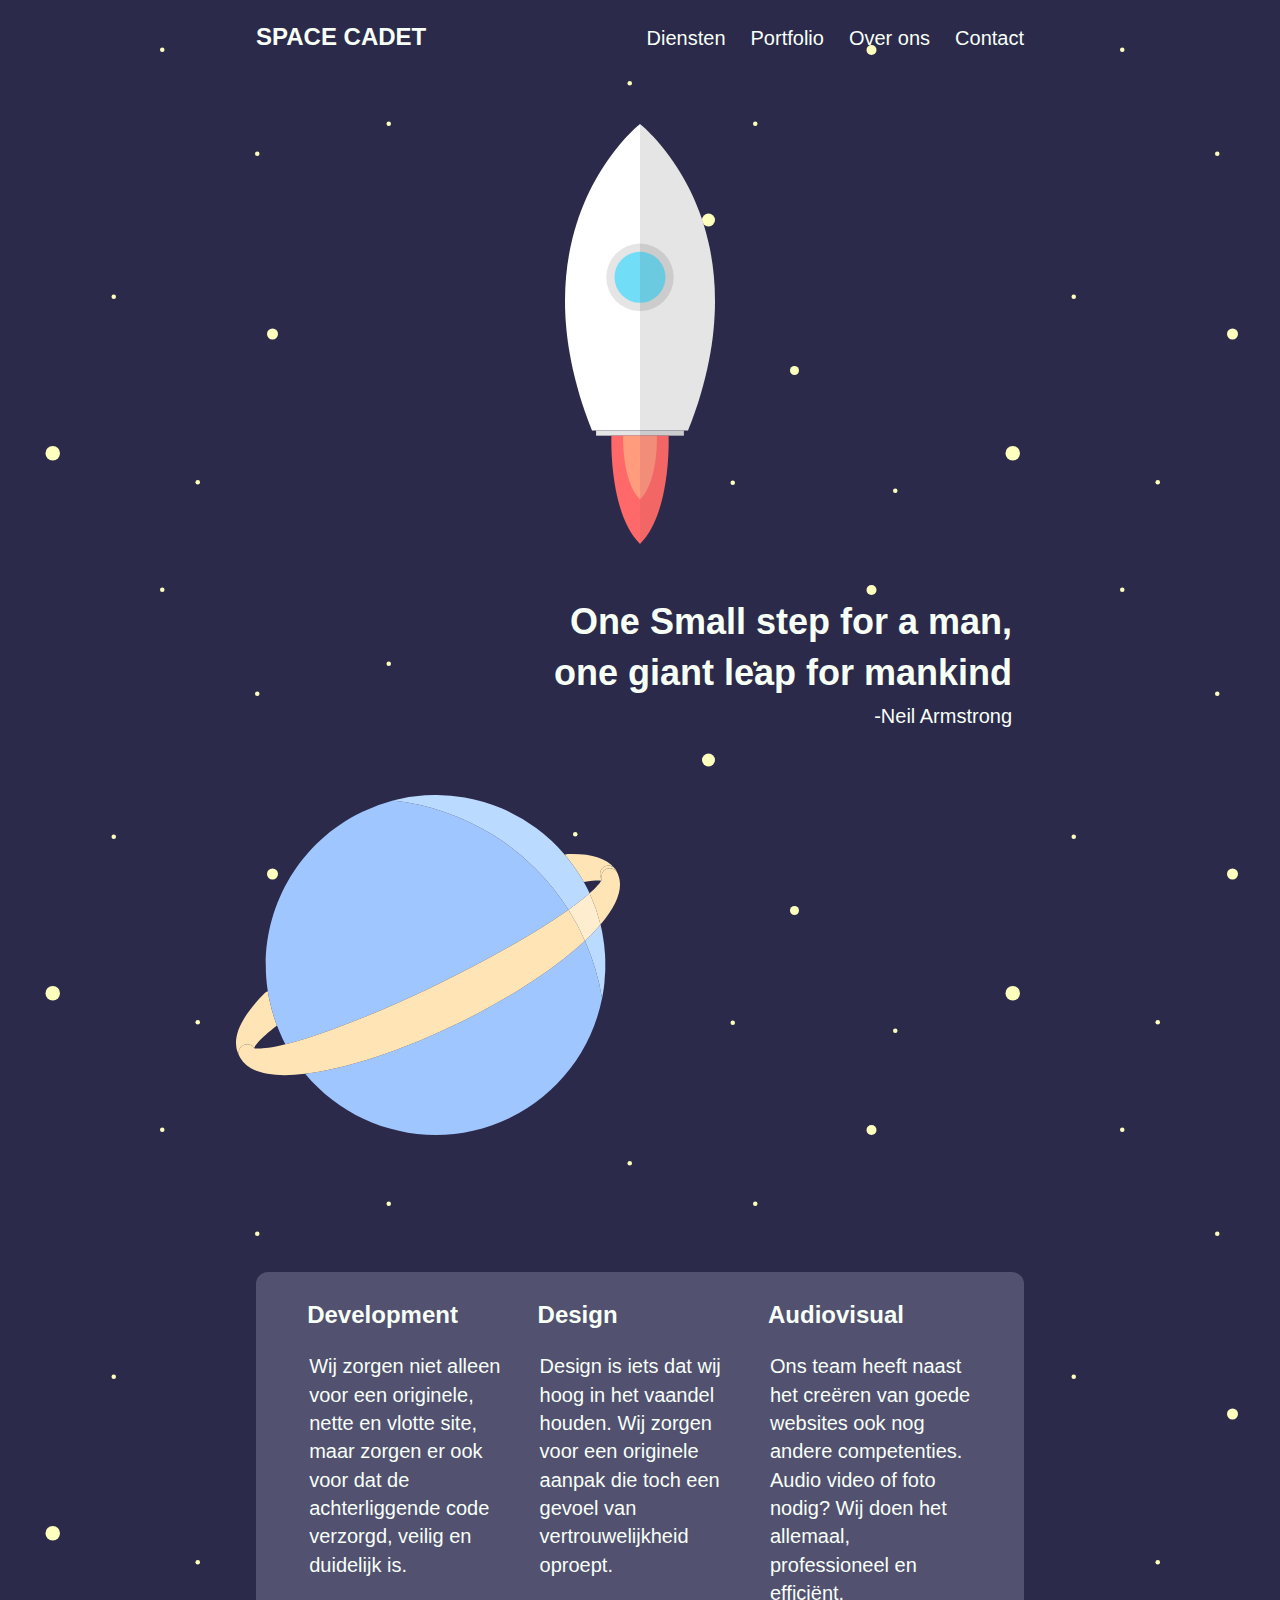
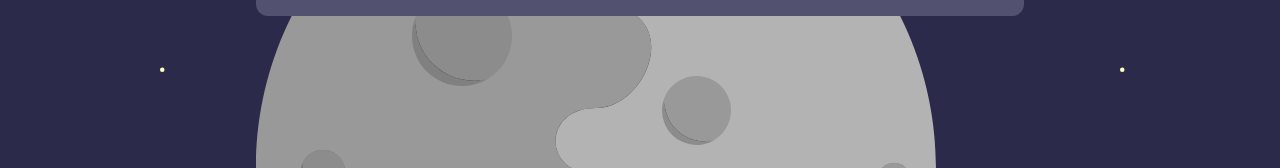
==== index.html @ a00d3e0d "fix" ====
<!DOCTYPE html SYSTEM "about:legacy-compat">
<html dir="ltr" lang="nl-be" class="no-js" prefix="og: http://ogp.me/ns#">
<head>
  <!-- Character encoding -->
  <meta charset="UTF-8">
  <!-- Latest version of rendering engine -->
  <meta http-equiv="X-UA-Compatible" content="IE=edge,chrome=1">
  <!-- Mobile Viewport -->
  <meta name="viewport" content="width=device-width, initial-scale=1, maximum-scale=1">
  <!-- Most important SEO tag -->
  <title>Space Cadet | Home</title>
  <!-- Other SEO friendly tags -->
  <meta name="description" content="Lees hier alles over nieuwe media, html5 en andere ontwikkelingen in webdevelopment en mobile development. De docenten NMD willen graag hun kennis delen met jou!">
  <meta name="keywords" content="HTML5, JavaScript, jQuery, CSS3">
  <meta name="author" content="Arteveldehogeschool - Bachelor in de grafische en digitale media | MMP">
  <meta name="copyright" content="Copyright 2010-17 Arteveldehogeschool. All Rights Reserved.">
  <!-- OpenGraph -->
  <meta property="og:type" content="website">
  <meta property="og:title" content=">HTML5 | Webdesign II | GDM">
  <meta property="og:description" content="Lees hier alles over nieuwe media, html5 en andere ontwikkelingen in webdevelopment en mobile development. De docenten NMD willen graag hun kennis delen met jou!">
  <meta property="og:url" content="http://www.gdm.gent/">
  <meta property="og:site_name" content="GDM.GENT">
  <meta property="og:image" content="assets/images/ahs.png">
  <meta property="og:image:width" content="129">
  <meta property="og:image:height" content="129">
  <!-- humans.txt -->
  <link rel="author" type="text/plain" href="/humans.txt">
  <!-- DNS prefech for CDN -->
  <link rel="dns-prefetch" href="//cdnjs.cloudflare.com">
  <link rel="dns-prefetch" href="//code.jquery.com">
  <link rel="dns-prefetch" href="//maxcdn.bootstrapcdn.com">
  <!-- Icons -->
  <!-- http://realfavicongenerator.net/ -->
  <link rel="apple-touch-icon" sizes="180x180" href="assets/icons/apple-touch-icon.png">
  <link rel="icon" type="image/png" href="assets/icons/favicon-32x32.png" sizes="32x32">
  <link rel="icon" type="image/png" href="assets/icons/favicon-16x16.png" sizes="16x16">
  <link rel="manifest" href="assets/icons/manifest.json">
  <link rel="mask-icon" href="assets/icons/safari-pinned-tab.svg" color="#ee9900">
  <link rel="shortcut icon" href="assets/icons/favicon.ico">
  <meta name="apple-mobile-web-app-title" content="GDM">
  <meta name="application-name" content="GDM">
  <meta name="msapplication-config" content="assets/icons/browserconfig.xml">
  <meta name="theme-color" content="#ffffff">
  <!-- Stylesheets: Vendors -->
  <link rel="stylesheet" media="all" href="vendor/normalize/normalize.css">
  <link href="https://fonts.googleapis.com/icon?family=Material+Icons"
  rel="stylesheet">
  <!-- Stylesheets: App -->
  <link rel="stylesheet" media="all" href="css/main.css">
  <!-- Modernizr: feature detection -->
  <script src="vendor/modernizr/modernizr.min.js"></script>
</head>
</head>
<body>

  <header>
    <h2>SPACE CADET</h2>
    <nav class="main-nav">
      <a href="#">Diensten</a>
      <a href="#">Portfolio</a>
      <a href="#">Over ons</a>
      <a href="#">Contact</a>
    </nav>
  </header>

  <main>
    <img class="rocket" src="assets/svg/Rocket.svg" alt="rocket">

    <div class="quote">
      <h1>One Small step for a man,<br>
        one giant leap for mankind</h1>
        <p>-Neil Armstrong</p>
      </div>
      <!--  <img class="planet" src="assets/svg/Planet.svg" alt="Planet"> -->

      <img class="planet" src="assets/svg/Planet.svg" alt="planet">



      <div class="column-container">

        <div class="column-3">
          <h2>Development</h2>
          <p>
            Wij zorgen niet alleen voor een originele, nette en vlotte site,
            maar zorgen er ook voor dat de achterliggende code verzorgd, veilig
            en duidelijk is. </p>

          </div>

          <div class="column-3">
            <h2>Design</h2>
            <p>Design is iets dat wij hoog in het vaandel houden.
              Wij zorgen voor een originele aanpak
              die toch een gevoel van vertrouwelijkheid oproept.</p>
            </div>

            <div class="column-3">
              <h2>Audiovisual</h2>
              <p>Ons team heeft naast het creëren van goede websites ook nog andere competenties.
                Audio video  of foto nodig? Wij doen het allemaal, professioneel en efficiënt.</p>
              </div>
            </div>

          </main>

          <footer>
            <img class="moon" src="assets/svg/moonhalf.svg" alt="moon">
          </footer>
          <!-- Scripts: Vendors -->
          <!-- For example: jQuery, lodash, handlebars, ... -->
          <!-- Scripts: App -->
          <!--  <script src="js/main.js"></script> -->
        </body>
        </html>
---- css/main.css ----
header {
  margin-top: 1.1vh;
  display: flex;
  justify-content: space-between;
  align-items: baseline; }

.main-nav {
  display: flex;
  justify-content: flex-end; }

.main-nav > a {
  margin-left: 25px; }

body, input, button, textarea {
  font-family: 'Quicksand', sans-serif;
  font-size: 20px;
  font-weight: 400;
  line-height: 1.42;
  color: #F7FFF7; }

h1 {
  font-family: 'Quicksand', sans-serif;
  font-size: 36px;
  font-weight: 700;
  line-height: 1.42; }

h2, h3, h4, h5, h6 {
  font-family: 'Quicksand', sans-serif;
  font-size: 24px;
  font-weight: 700;
  line-height: 1.42; }

a {
  text-decoration: none;
  color: #F7FFF7;
  transition: 0.5s;
  line-height: 1.42; }

a:hover {
  color: #5DFDCB; }

@media only screen and (max-width: 768px) {
  h1 {
    font-size: 24px; }

  h2, h3, h4, h5, h6, a {
    font-size: 18px; }

  body, input, textarea {
    font-size: 14px; } }
.column-container {
  display: flex;
  justify-content: flex-start;
  flex-wrap: wrap;
  position: relative;
  top: 200px;
  background: #525170;
  border-radius: 12px;
  padding: 0 5%;
  margin: 12px auto; }

.column-, .column-1, .column-2, .column-3, .column-4 {
  display: block;
  float: left;
  overflow: hidden;
  padding: 0.5vw 1vw 0.5vw 1vw; }
  .column-1 {
    width: 100%; }
  .column-2 {
    width: 50%; }
  .column-3 {
    width: 33.333334%; }
  .column-4 {
    width: 25%; }
  .column- > p, .column-1 > p, .column-2 > p, .column-3 > p, .column-4 > p, .column- h2, .column-1 h2, .column-2 h2, .column-3 h2, .column-4 h2 {
    text-align: left; }

button:focus {
  outline: 0; }

.btn {
  display: block;
  width: 200px;
  height: 75px;
  margin: 12px 12px 12px 12px;
  background: none;
  border: 2px solid #5DFDCB;
  border-radius: 75px;
  cursor: pointer;
  font-size: 24px;
  color: #F7FFF7;
  transition: 0.5s; }

.btn:hover {
  background: #5DFDCB;
  font-weight: bold; }

.btn:active {
  animation-name: button-hover;
  animation-duration: 0.5s;
  animation-timing-function: ease; }

@keyframes button-hover {
  50% {
    transform: scale(0.9); } }
.material-icons {
  font-size: 48px;
  margin: 12px;
  color: #F7FFF7; }

form > input, input:focus, textarea, textarea:focus {
  border: none;
  border-style: none;
  border-radius: 10px;
  width: 200px;
  height: 50px;
  background: #525170;
  padding: 12px;
  margin: 24px; }

textarea, textarea:focus {
  resize: none;
  width: 448px;
  height: 448px; }

.rocket {
  display: block;
  margin: 50px auto;
  max-width: 150px;
  animation-name: rocket-lives;
  animation-duration: 4s;
  animation-timing-function: ease-out;
  animation-iteration-count: infinite; }

@keyframes rocket-lives {
  0%,
	100% {
    transform: translate(0, 0) scale(1); }
  50% {
    transform: translate(0, 20px) scale(1); } }
.planet {
  float: left;
  width: 30vw;
  min-width: 300px;
  position: relative;
  left: -20px;
  top: 7vh;
  margin-right: 70vw; }

.moon {
  margin-bottom: -24px;
  width: 680px; }

* {
  box-sizing: border-box; }

html, body {
  margin: 0;
  padding: 0; }

body {
  width: 100vw;
  height: 100vh;
  overflow-x: hidden;
  background-image: url("../assets/images/background.svg");
  background-size: 960px 540px; }

main, header, footer {
  width: 60vw;
  margin: 0 auto; }

.clear {
  clear: both; }

.quote {
  display: flex;
  flex-direction: column;
  justify-content: flex-start;
  margin-right: 10px; }

.quote h1, p {
  text-align: right;
  margin: 2px; }

@media only screen and (max-width: 768px) {
  .column-container {
    flex-direction: column; }

  .column-3 {
    width: 100%; }

  .planet {
    top: 100px;
    left: -100px; } }
@media only screen and (max-width: 425px) {
  main, header, footer {
    width: 100vw; }

  .column-container {
    width: 100vw; }

  .column-3 {
    width: 100%;
    margin-top: 5%; } }

/*# sourceMappingURL=main.css.map */
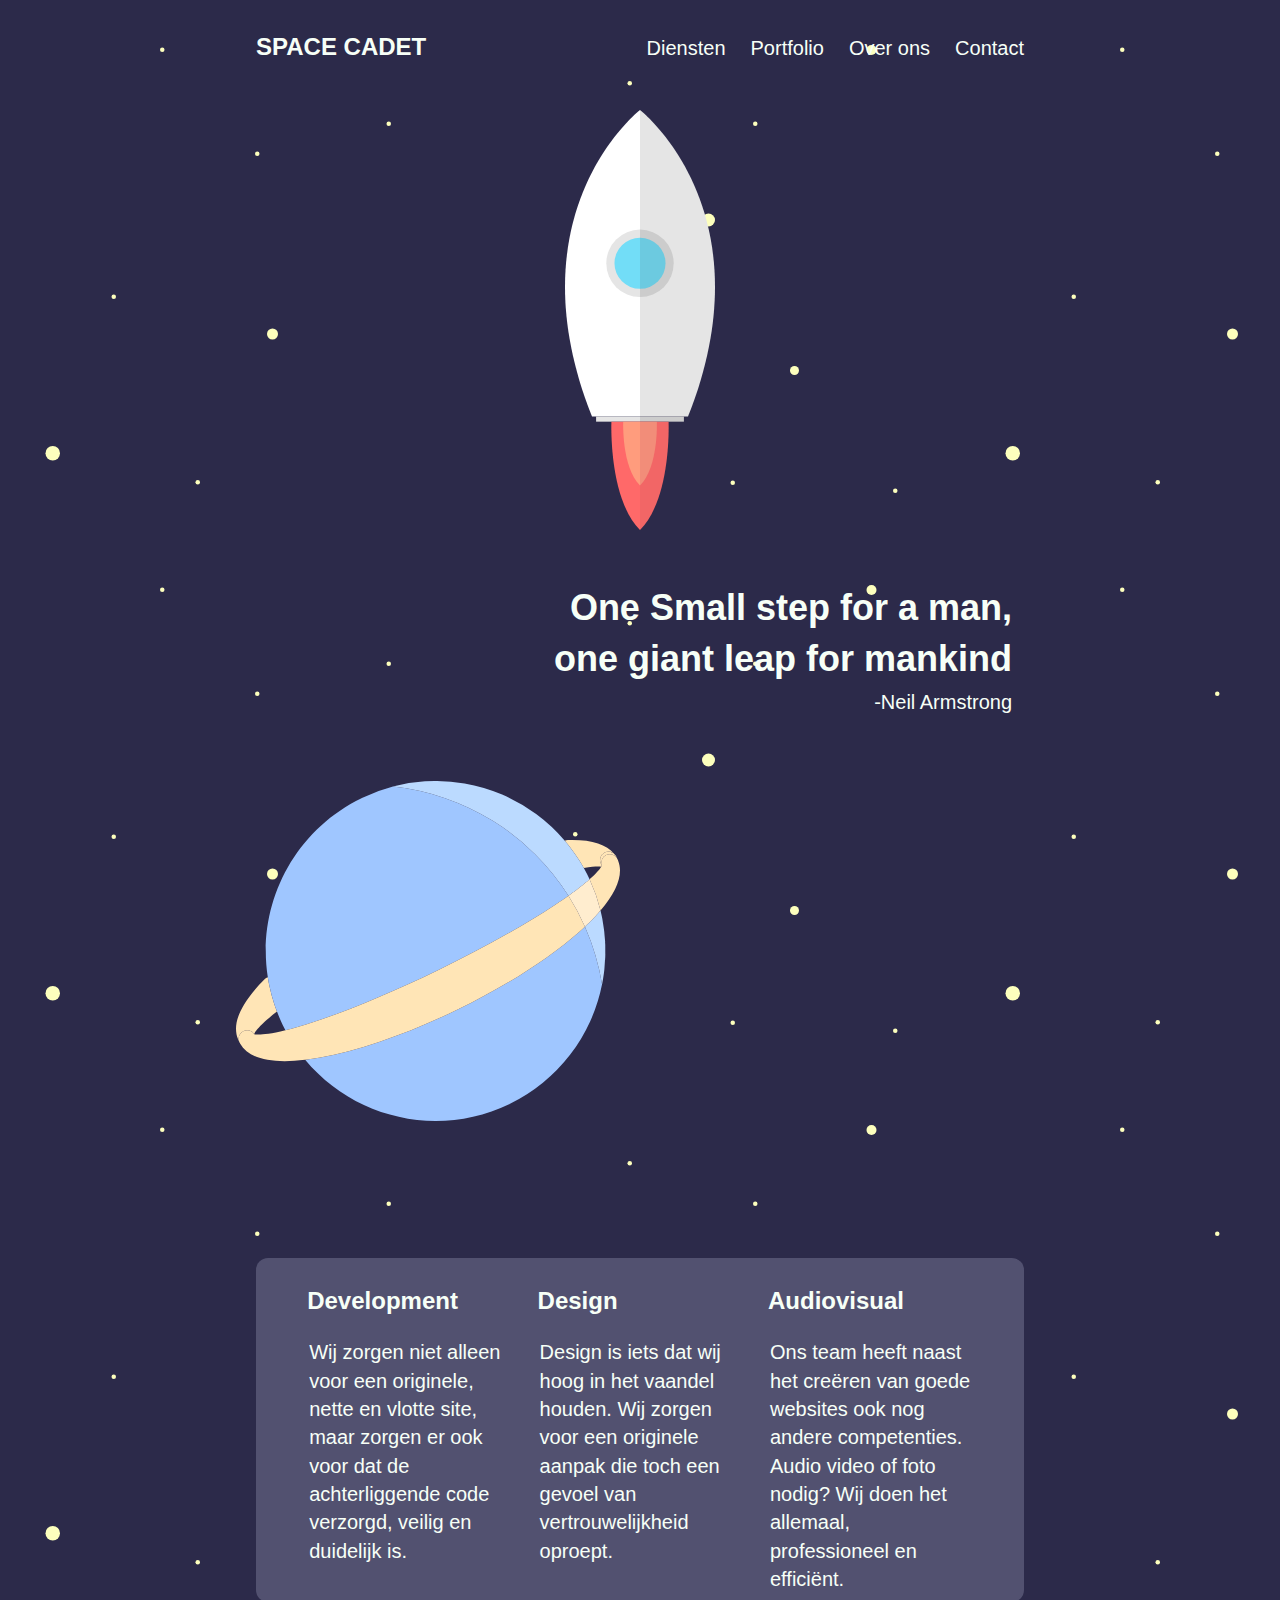
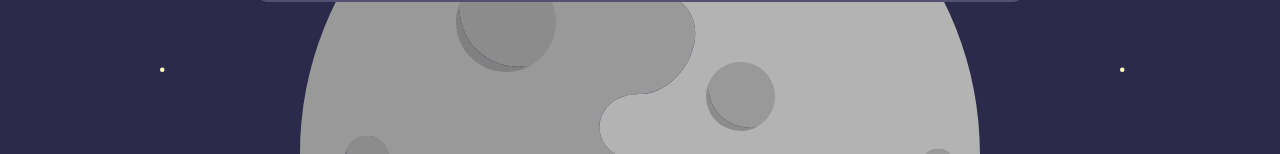
==== commit 7dca0f7a: "attempt at responsive navigation" ====
--- a/index.html
+++ b/index.html
@@ -56,6 +56,7 @@
   <header>
     <h2>SPACE CADET</h2>
     <nav class="main-nav">
+      <i id="hamburger" class="material-icons">menu</i>
       <a href="#">Diensten</a>
       <a href="#">Portfolio</a>
       <a href="#">Over ons</a>
--- a/css/main.css
+++ b/css/main.css
@@ -1,16 +1,54 @@
+* {
+  box-sizing: border-box; }
+
+html {
+  margin: 0;
+  padding: 0; }
+
+body {
+  width: 100vw;
+  height: 100vh;
+  overflow-x: hidden;
+  background-image: url("../assets/images/background.svg");
+  background-size: 960px 540px; }
+
+main, header, footer {
+  width: 60vw;
+  margin: 0 auto; }
+
+footer {
+  display: flex;
+  justify-content: center; }
+
+.clear {
+  clear: both; }
+
 header {
   margin-top: 1.1vh;
   display: flex;
   justify-content: space-between;
-  align-items: baseline; }
+  align-items: baseline;
+  height: 50px; }
 
 .main-nav {
   display: flex;
   justify-content: flex-end; }
 
-.main-nav > a {
+.main-nav > a, i {
   margin-left: 25px; }
 
+#hamburger {
+  display: none;
+  margin: 0;
+  position: relative;
+  top: 8px; }
+
+@media only screen and (max-width: 768px) {
+  .main-nav > a {
+    display: none; }
+
+  #hamburger {
+    display: block; } }
 body, input, button, textarea {
   font-family: 'Quicksand', sans-serif;
   font-size: 20px;
@@ -59,7 +97,7 @@
   padding: 0 5%;
   margin: 12px auto; }
 
-.column-, .column-1, .column-2, .column-3, .column-4 {
+.column-, .column-1, .column-2, .column-3, .column-4, .column-5, .column-6, .column-7, .column-8 {
   display: block;
   float: left;
   overflow: hidden;
@@ -72,7 +110,15 @@
     width: 33.333334%; }
   .column-4 {
     width: 25%; }
-  .column- > p, .column-1 > p, .column-2 > p, .column-3 > p, .column-4 > p, .column- h2, .column-1 h2, .column-2 h2, .column-3 h2, .column-4 h2 {
+  .column-5 {
+    width: 20%; }
+  .column-6 {
+    width: 16.666667%; }
+  .column-7 {
+    width: 14.2857143%; }
+  .column-8 {
+    width: 12.5%; }
+  .column- > p, .column-1 > p, .column-2 > p, .column-3 > p, .column-4 > p, .column-5 > p, .column-6 > p, .column-7 > p, .column-8 > p, .column- h2, .column-1 h2, .column-2 h2, .column-3 h2, .column-4 h2, .column-5 h2, .column-6 h2, .column-7 h2, .column-8 h2 {
     text-align: left; }
 
 button:focus {
@@ -104,7 +150,7 @@
   50% {
     transform: scale(0.9); } }
 .material-icons {
-  font-size: 48px;
+  font-size: 36px;
   margin: 12px;
   color: #F7FFF7; }
 
@@ -151,27 +197,6 @@
   margin-bottom: -24px;
   width: 680px; }
 
-* {
-  box-sizing: border-box; }
-
-html, body {
-  margin: 0;
-  padding: 0; }
-
-body {
-  width: 100vw;
-  height: 100vh;
-  overflow-x: hidden;
-  background-image: url("../assets/images/background.svg");
-  background-size: 960px 540px; }
-
-main, header, footer {
-  width: 60vw;
-  margin: 0 auto; }
-
-.clear {
-  clear: both; }
-
 .quote {
   display: flex;
   flex-direction: column;
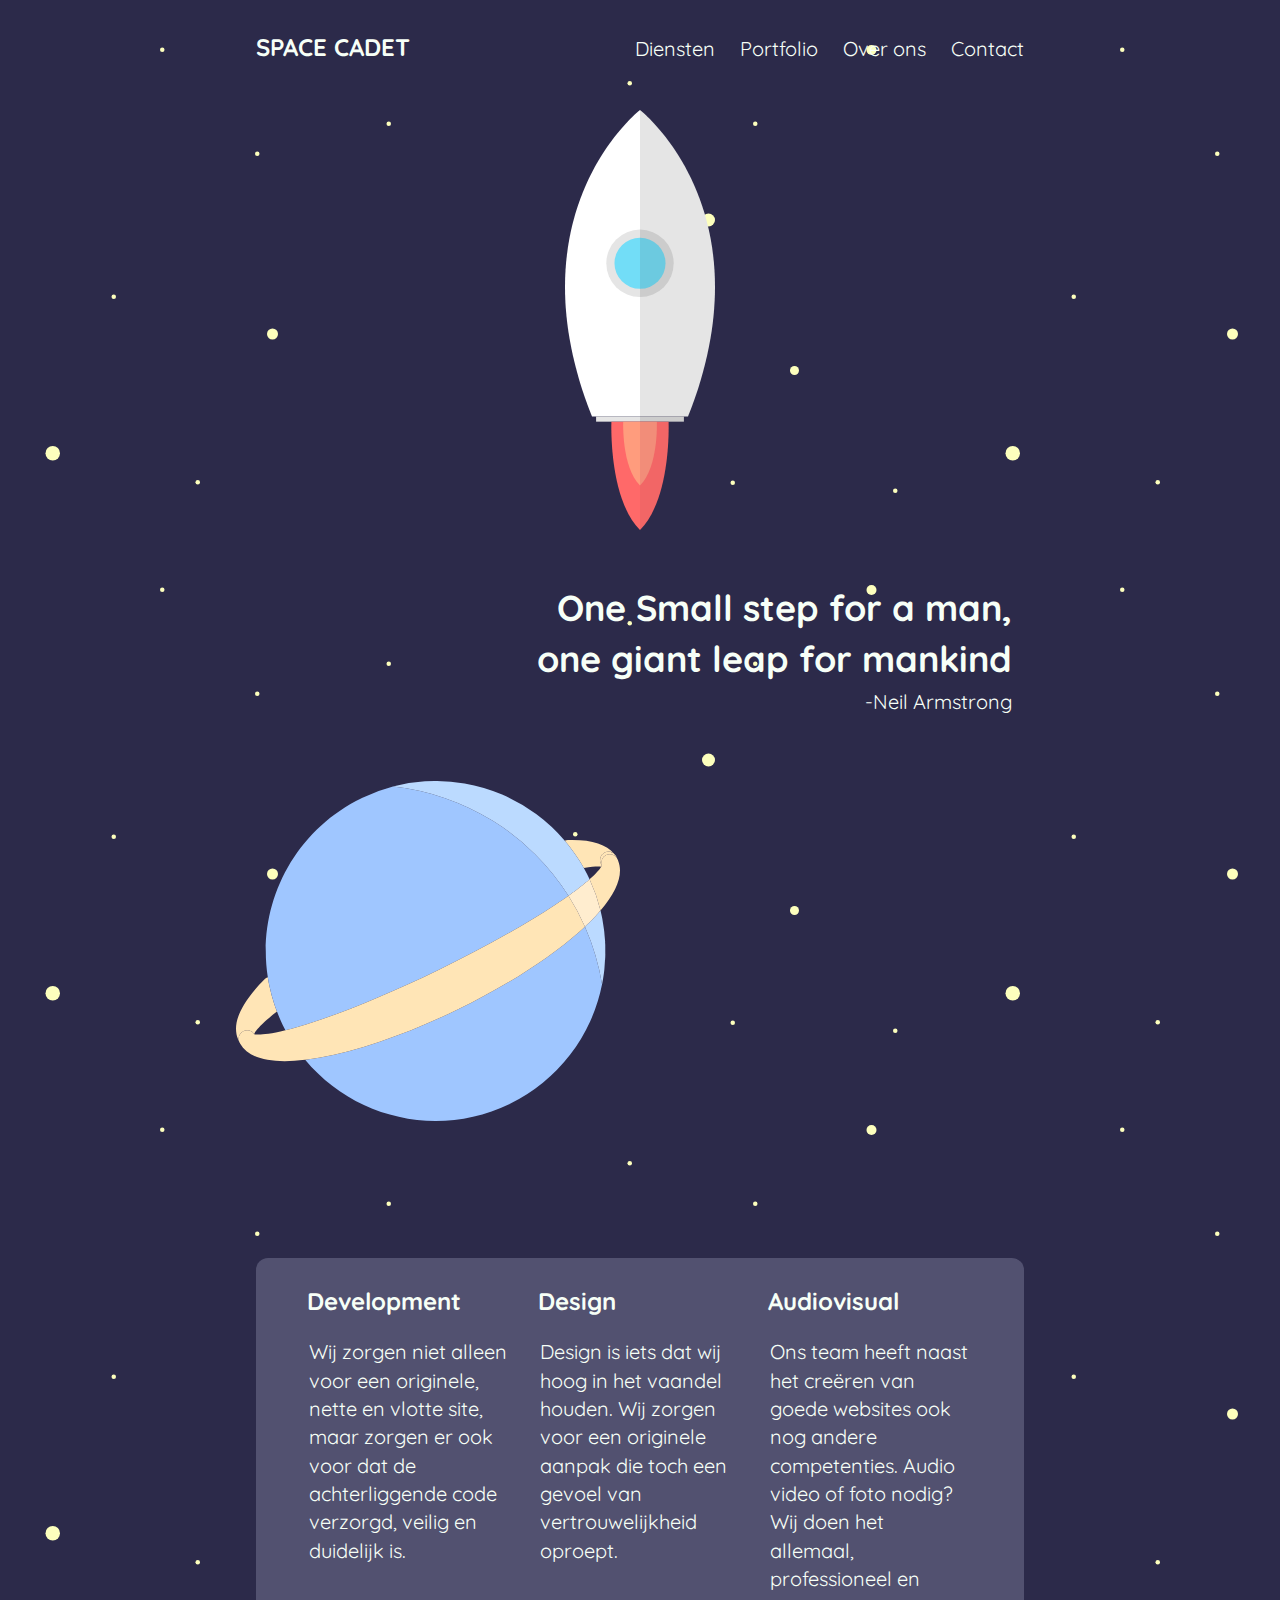
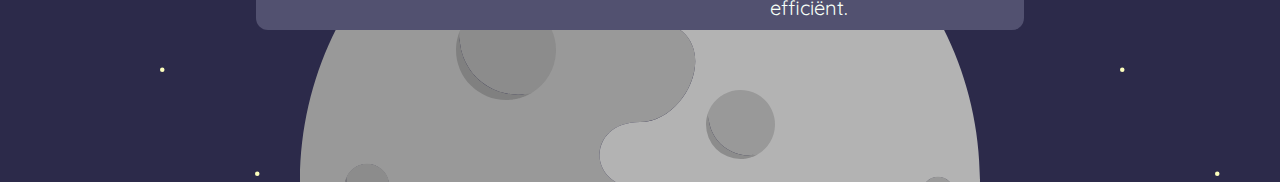
==== commit 46e6f3e1: "struggling with nav" ====
--- a/index.html
+++ b/index.html
@@ -111,6 +111,8 @@
           <!-- Scripts: Vendors -->
           <!-- For example: jQuery, lodash, handlebars, ... -->
           <!-- Scripts: App -->
+
+            <script src="js/main.js"></script>
           <!--  <script src="js/main.js"></script> -->
         </body>
         </html>
--- a/css/main.css
+++ b/css/main.css
@@ -1,3 +1,11 @@
+@import url("https://fonts.googleapis.com/css?family=Quicksand:400,700");
+.material-icons {
+  font-size: 36px;
+  margin: 12px;
+  color: #F7FFF7;
+  line-height: 1.42;
+  cursor: pointer; }
+
 * {
   box-sizing: border-box; }
 
@@ -32,23 +40,32 @@
 
 .main-nav {
   display: flex;
-  justify-content: flex-end; }
+  justify-content: flex-end;
+  align-items: baseline; }
 
 .main-nav > a, i {
   margin-left: 25px; }
 
 #hamburger {
   display: none;
-  margin: 0;
+  color: #F7FFF7;
+  margin-right: 0;
   position: relative;
   top: 8px; }
 
-@media only screen and (max-width: 768px) {
+.appear {
+  display: flex;
+  flex-direction: column; }
+
+@media only screen and (max-width: 950px) {
   .main-nav > a {
     display: none; }
 
   #hamburger {
-    display: block; } }
+    display: inline-block; } }
+@media only screen and (max-width: 425px) {
+  header {
+    width: 90vw; } }
 body, input, button, textarea {
   font-family: 'Quicksand', sans-serif;
   font-size: 20px;
@@ -149,11 +166,6 @@
 @keyframes button-hover {
   50% {
     transform: scale(0.9); } }
-.material-icons {
-  font-size: 36px;
-  margin: 12px;
-  color: #F7FFF7; }
-
 form > input, input:focus, textarea, textarea:focus {
   border: none;
   border-style: none;
@@ -218,7 +230,7 @@
     top: 100px;
     left: -100px; } }
 @media only screen and (max-width: 425px) {
-  main, header, footer {
+  main, footer {
     width: 100vw; }
 
   .column-container {
@@ -226,6 +238,9 @@
 
   .column-3 {
     width: 100%;
-    margin-top: 5%; } }
+    margin-top: 5%; }
+
+  .rocket {
+    width: 75px; } }
 
 /*# sourceMappingURL=main.css.map */
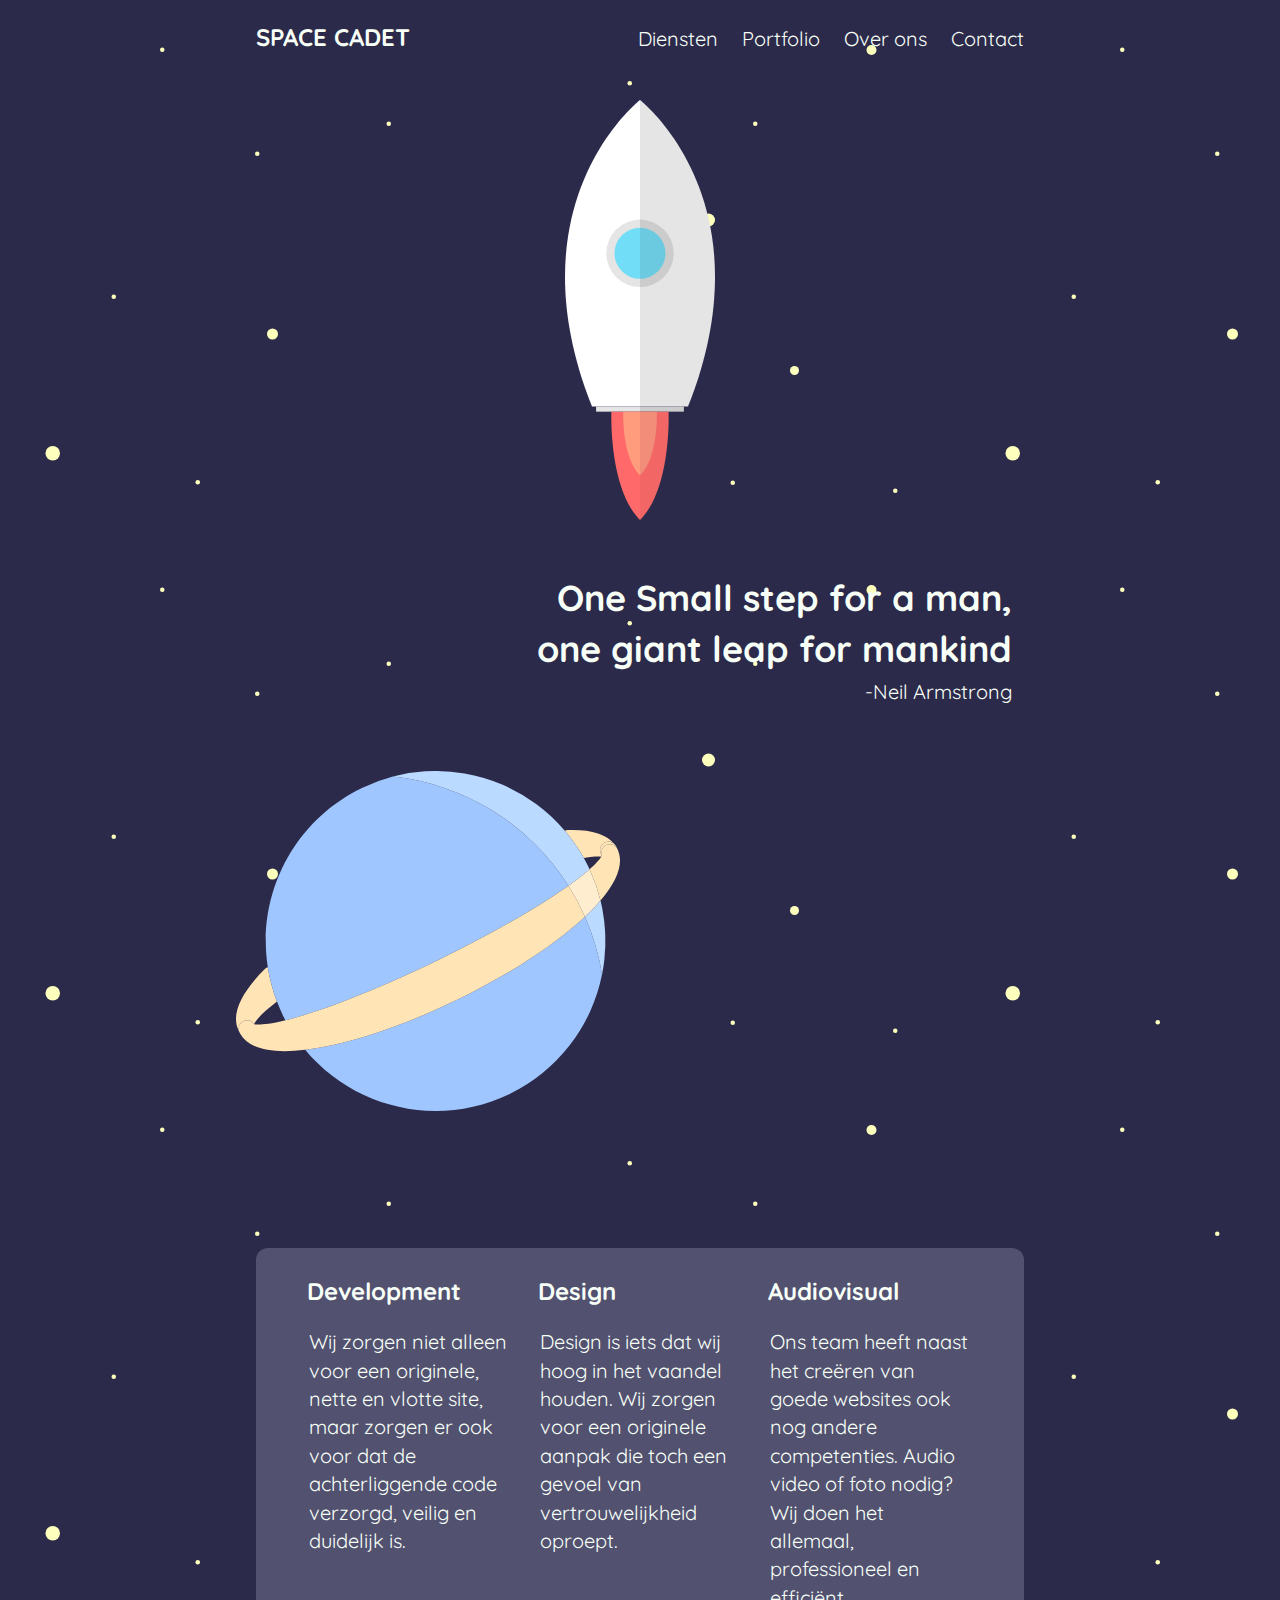
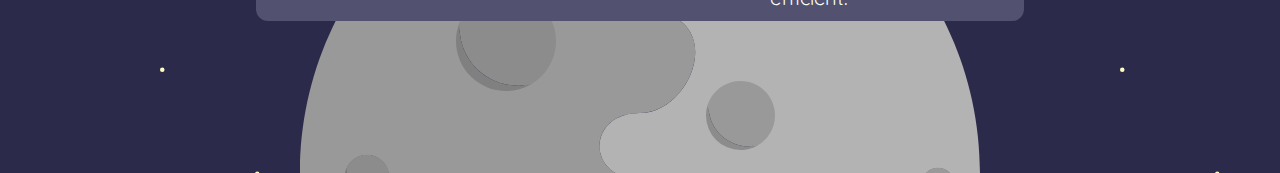
==== commit 3d6501c9: "nav mostly functional" ====
--- a/index.html
+++ b/index.html
@@ -50,20 +50,24 @@
   <!-- Modernizr: feature detection -->
   <script src="vendor/modernizr/modernizr.min.js"></script>
 </head>
-</head>
 <body>
 
   <header>
-    <h2>SPACE CADET</h2>
-    <nav class="main-nav">
+    <div class="main-logo">
+
+      <h2>SPACE CADET</h2>
+    </div>
+    <div class="nav-container">
       <i id="hamburger" class="material-icons">menu</i>
-      <a href="#">Diensten</a>
-      <a href="#">Portfolio</a>
-      <a href="#">Over ons</a>
-      <a href="#">Contact</a>
-    </nav>
+      <nav class="main-nav">
+        <a href="#">Diensten</a>
+        <a href="#">Portfolio</a>
+        <a href="#">Over ons</a>
+        <a href="#">Contact</a>
+      </nav>
+
+    </div>
   </header>
-
   <main>
     <img class="rocket" src="assets/svg/Rocket.svg" alt="rocket">
 
@@ -111,8 +115,7 @@
           <!-- Scripts: Vendors -->
           <!-- For example: jQuery, lodash, handlebars, ... -->
           <!-- Scripts: App -->
-
-            <script src="js/main.js"></script>
+          <script src="js/main.js"></script>
           <!--  <script src="js/main.js"></script> -->
         </body>
         </html>
--- a/css/main.css
+++ b/css/main.css
@@ -6,6 +6,50 @@
   line-height: 1.42;
   cursor: pointer; }
 
+header {
+  margin-top: 1.1vh;
+  display: flex;
+  justify-content: space-between;
+  align-items: baseline;
+  height: 50px; }
+
+.main-nav {
+  display: flex;
+  justify-content: flex-end;
+  align-items: baseline; }
+
+.main-nav > a {
+  margin-left: 24px; }
+
+#hamburger {
+  display: none;
+  color: #F7FFF7;
+  margin-right: 0;
+  position: relative;
+  top: 9px; }
+
+@media only screen and (max-width: 950px) {
+  .main-logo {
+    width: 75vw; }
+
+  .nav-container {
+    display: flex;
+    flex-direction: column;
+    justify-content: flex-start;
+    align-items: flex-end; }
+
+  .main-nav {
+    display: none;
+    position: relative;
+    top: 9px; }
+
+  .main-nav > a {
+    margin: 0;
+    text-align: left;
+    width: 75px; }
+
+  #hamburger {
+    display: block; } }
 * {
   box-sizing: border-box; }
 
@@ -31,41 +75,6 @@
 .clear {
   clear: both; }
 
-header {
-  margin-top: 1.1vh;
-  display: flex;
-  justify-content: space-between;
-  align-items: baseline;
-  height: 50px; }
-
-.main-nav {
-  display: flex;
-  justify-content: flex-end;
-  align-items: baseline; }
-
-.main-nav > a, i {
-  margin-left: 25px; }
-
-#hamburger {
-  display: none;
-  color: #F7FFF7;
-  margin-right: 0;
-  position: relative;
-  top: 8px; }
-
-.appear {
-  display: flex;
-  flex-direction: column; }
-
-@media only screen and (max-width: 950px) {
-  .main-nav > a {
-    display: none; }
-
-  #hamburger {
-    display: inline-block; } }
-@media only screen and (max-width: 425px) {
-  header {
-    width: 90vw; } }
 body, input, button, textarea {
   font-family: 'Quicksand', sans-serif;
   font-size: 20px;
@@ -229,7 +238,7 @@
   .planet {
     top: 100px;
     left: -100px; } }
-@media only screen and (max-width: 425px) {
+@media only screen and (max-width: 500px) {
   main, footer {
     width: 100vw; }
 
@@ -241,6 +250,9 @@
     margin-top: 5%; }
 
   .rocket {
-    width: 75px; } }
+    width: 75px; }
+
+  header {
+    width: 90vw; } }
 
 /*# sourceMappingURL=main.css.map */
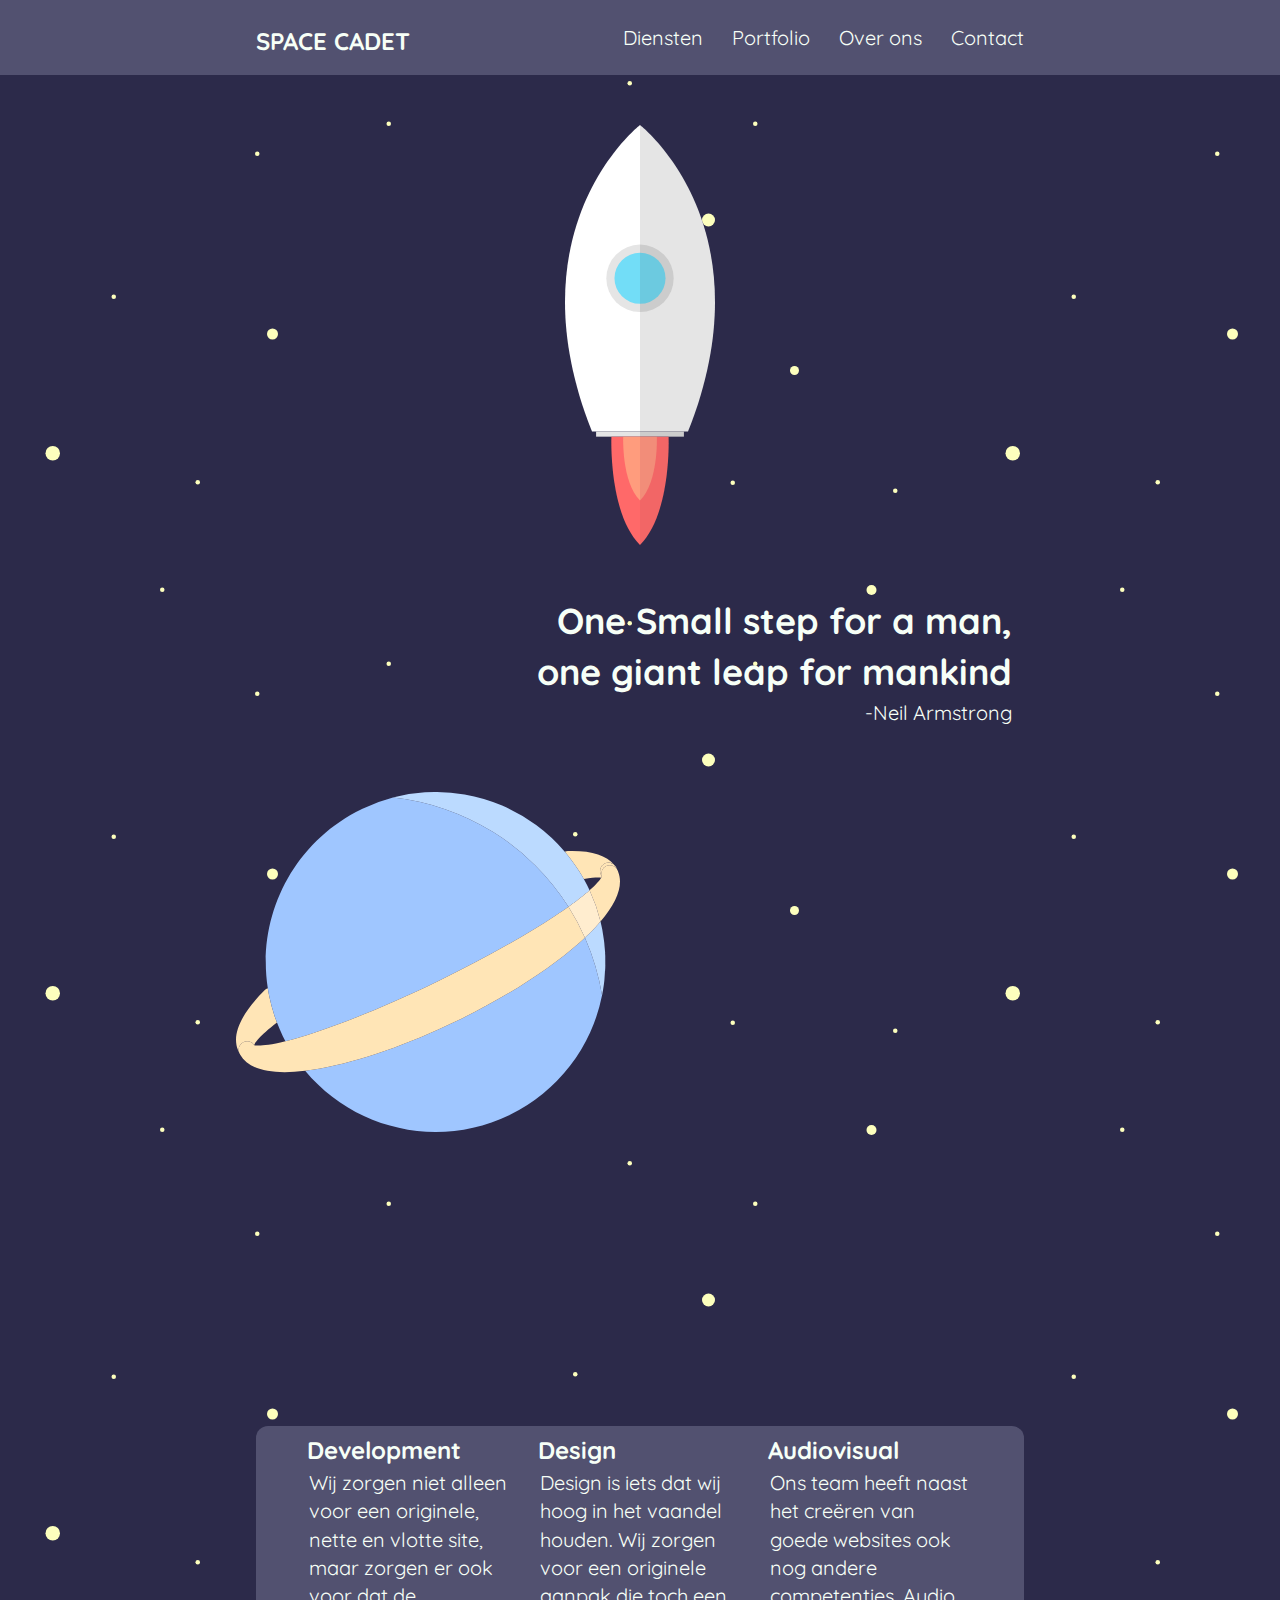
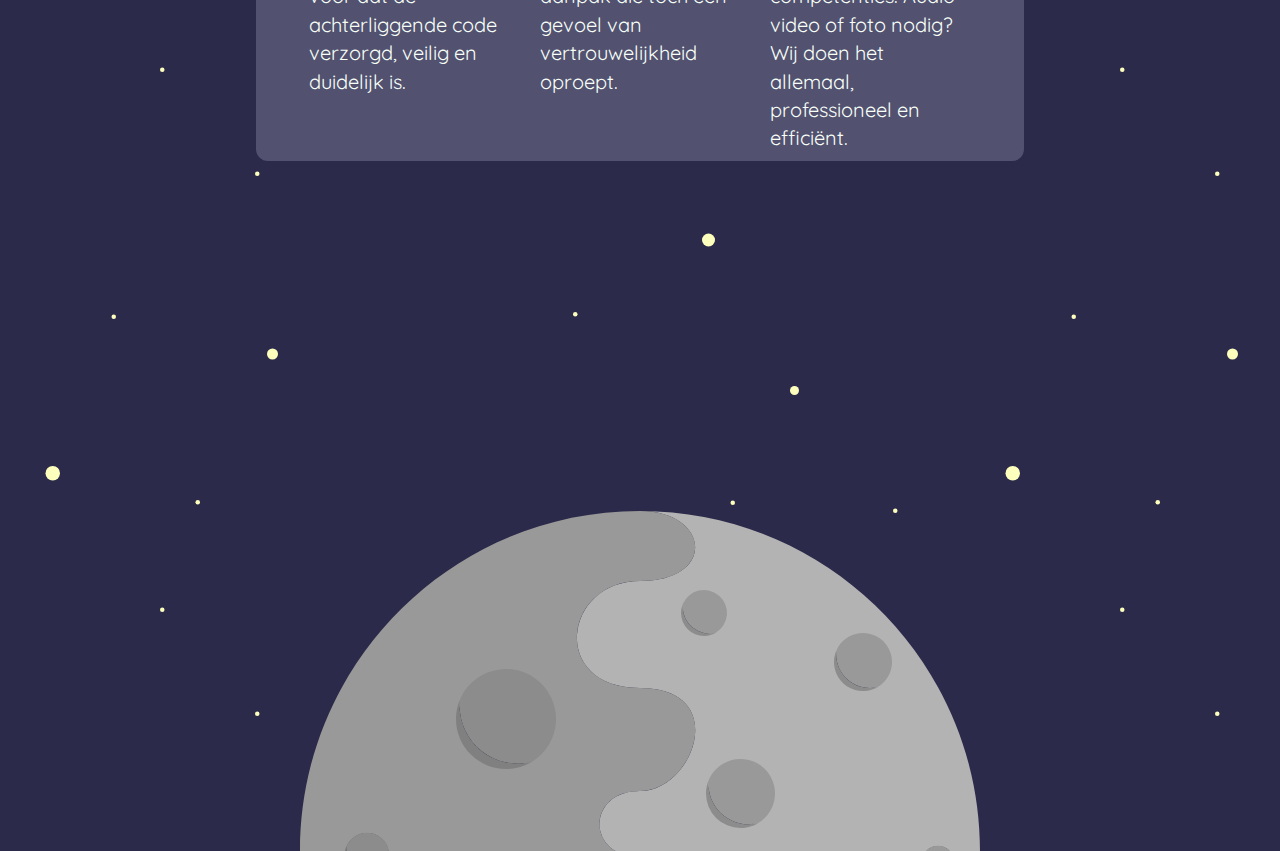
==== commit e02e7138: "alot of fixes" ====
--- a/index.html
+++ b/index.html
@@ -51,24 +51,29 @@
   <script src="vendor/modernizr/modernizr.min.js"></script>
 </head>
 <body>
+<div class="headerbar">
 
-  <header>
-    <div class="main-logo">
+</div>
 
-      <h2>SPACE CADET</h2>
-    </div>
-    <div class="nav-container">
-      <i id="hamburger" class="material-icons">menu</i>
-      <nav class="main-nav">
+  <header class="clear">
+    <h2>SPACE CADET</h2>
+
+    <i class="material-icons hamburger">menu</i>
+    <i class="material-icons cross">close</i>
+    <nav class="main-nav">
+      <div class="nav-items">
         <a href="#">Diensten</a>
         <a href="#">Portfolio</a>
         <a href="#">Over ons</a>
         <a href="#">Contact</a>
-      </nav>
+      </div>
+    </nav>
 
-    </div>
+
   </header>
-  <main>
+
+
+  <main >
     <img class="rocket" src="assets/svg/Rocket.svg" alt="rocket">
 
     <div class="quote">
@@ -82,7 +87,7 @@
 
 
 
-      <div class="column-container">
+      <div class="column-container clear">
 
         <div class="column-3">
           <h2>Development</h2>
--- a/css/main.css
+++ b/css/main.css
@@ -6,75 +6,128 @@
   line-height: 1.42;
   cursor: pointer; }
 
+* {
+  box-sizing: border-box;
+  margin: 0;
+  padding: 0; }
+
+html {
+  overflow-x: hidden; }
+
+body {
+  width: 100vw;
+  overflow-x: hidden;
+  background-image: url("../assets/images/background.svg");
+  background-size: 960px 540px; }
+
+main, header, footer {
+  width: 60vw;
+  margin: 0 auto;
+  max-width: 1140px; }
+
+.clear {
+  clear: both; }
+
+.clear:after {
+  content: ".";
+  visibility: hidden;
+  display: block;
+  height: 0;
+  clear: both; }
+
+.headerbar {
+  width: 100vw;
+  height: 75px;
+  background: #525170; }
+
 header {
-  margin-top: 1.1vh;
-  display: flex;
-  justify-content: space-between;
-  align-items: baseline;
-  height: 50px; }
+  height: 75px;
+  padding: 24px 0 24px 0;
+  margin-top: -75px; }
+
+header > h2 {
+  float: left; }
 
 .main-nav {
   display: flex;
   justify-content: flex-end;
-  align-items: baseline; }
-
-.main-nav > a {
+  align-items: flex-end; }
+
+.nav-items a {
   margin-left: 24px; }
 
-#hamburger {
+.hamburger {
+  display: none;
+  color: #F7FFF7; }
+
+.cross {
   display: none;
   color: #F7FFF7;
   margin-right: 0;
-  position: relative;
-  top: 9px; }
-
-@media only screen and (max-width: 950px) {
-  .main-logo {
-    width: 75vw; }
-
-  .nav-container {
+  z-index: 7; }
+
+@media only screen and (max-width: 975px) {
+  header {
+    width: 60vw; }
+
+  .hamburger {
+    display: inline-block;
+    float: right;
+    margin: 0;
+    margin-top: -1.1vh;
+    width: 25px; }
+
+  .main-nav {
+    position: absolute;
+    width: 50vw;
+    height: 100vh;
+    display: block;
+    background: #525170;
+    top: 0;
+    left: 0;
+    z-index: 2;
+    transform: translateX(-100vw); }
+
+  .nav--isvisible {
+    transform: translateX(0);
+    transition: all 350ms ease-in 0s; }
+
+  .nav--away {
+    transition: all 350ms ease-in 0s; }
+
+  .ham--invisible {
+    display: none;
+    transition: all 150ms ease-out 0s; }
+
+  .cross--isvisible {
+    display: inline-block;
+    float: right;
+    margin: 0;
+    width: 25px;
+    margin-top: -1.1vh; }
+
+  .nav-items {
     display: flex;
     flex-direction: column;
-    justify-content: flex-start;
-    align-items: flex-end; }
-
+    margin-top: 50vw;
+    margin-left: 40%;
+    align-items: flex-start; }
+
+  .nav-items > a {
+    margin-left: 0;
+    margin-top: 5vh; } }
+@media only screen and (max-width: 500px) {
   .main-nav {
-    display: none;
-    position: relative;
-    top: 9px; }
-
-  .main-nav > a {
-    margin: 0;
-    text-align: left;
-    width: 75px; }
-
-  #hamburger {
-    display: block; } }
-* {
-  box-sizing: border-box; }
-
-html {
-  margin: 0;
-  padding: 0; }
-
-body {
-  width: 100vw;
-  height: 100vh;
-  overflow-x: hidden;
-  background-image: url("../assets/images/background.svg");
-  background-size: 960px 540px; }
-
-main, header, footer {
-  width: 60vw;
-  margin: 0 auto; }
-
-footer {
-  display: flex;
-  justify-content: center; }
-
-.clear {
-  clear: both; }
-
+    width: 75vw; }
+
+  .cross--isvisible {
+    margin-right: 36px; }
+
+  .hamburger {
+    margin-right: 36px; }
+
+  header > h2 {
+    margin-left: 12px; } }
 body, input, button, textarea {
   font-family: 'Quicksand', sans-serif;
   font-size: 20px;
@@ -113,15 +166,16 @@
   body, input, textarea {
     font-size: 14px; } }
 .column-container {
-  display: flex;
+  /*
+  display:flex;
   justify-content: flex-start;
   flex-wrap: wrap;
-  position: relative;
-  top: 200px;
+  position:relative;
+  */
   background: #525170;
   border-radius: 12px;
   padding: 0 5%;
-  margin: 12px auto; }
+  margin: 350px auto; }
 
 .column-, .column-1, .column-2, .column-3, .column-4, .column-5, .column-6, .column-7, .column-8 {
   display: block;
@@ -201,12 +255,12 @@
 
 @keyframes rocket-lives {
   0%,
-	100% {
+  100% {
     transform: translate(0, 0) scale(1); }
   50% {
     transform: translate(0, 20px) scale(1); } }
 .planet {
-  float: left;
+  z-index: -1;
   width: 30vw;
   min-width: 300px;
   position: relative;
@@ -216,18 +270,20 @@
 
 .moon {
   margin-bottom: -24px;
-  width: 680px; }
+  width: 680px;
+  margin: 0 auto;
+  display: block; }
 
 .quote {
-  display: flex;
-  flex-direction: column;
-  justify-content: flex-start;
   margin-right: 10px; }
 
 .quote h1, p {
   text-align: right;
   margin: 2px; }
 
+@media only screen and (max-width: 975px) {
+  .moon {
+    width: 50vw; } }
 @media only screen and (max-width: 768px) {
   .column-container {
     flex-direction: column; }
@@ -239,7 +295,7 @@
     top: 100px;
     left: -100px; } }
 @media only screen and (max-width: 500px) {
-  main, footer {
+  main, footer, header {
     width: 100vw; }
 
   .column-container {
@@ -250,9 +306,6 @@
     margin-top: 5%; }
 
   .rocket {
-    width: 75px; }
-
-  header {
-    width: 90vw; } }
+    width: 75px; } }
 
 /*# sourceMappingURL=main.css.map */
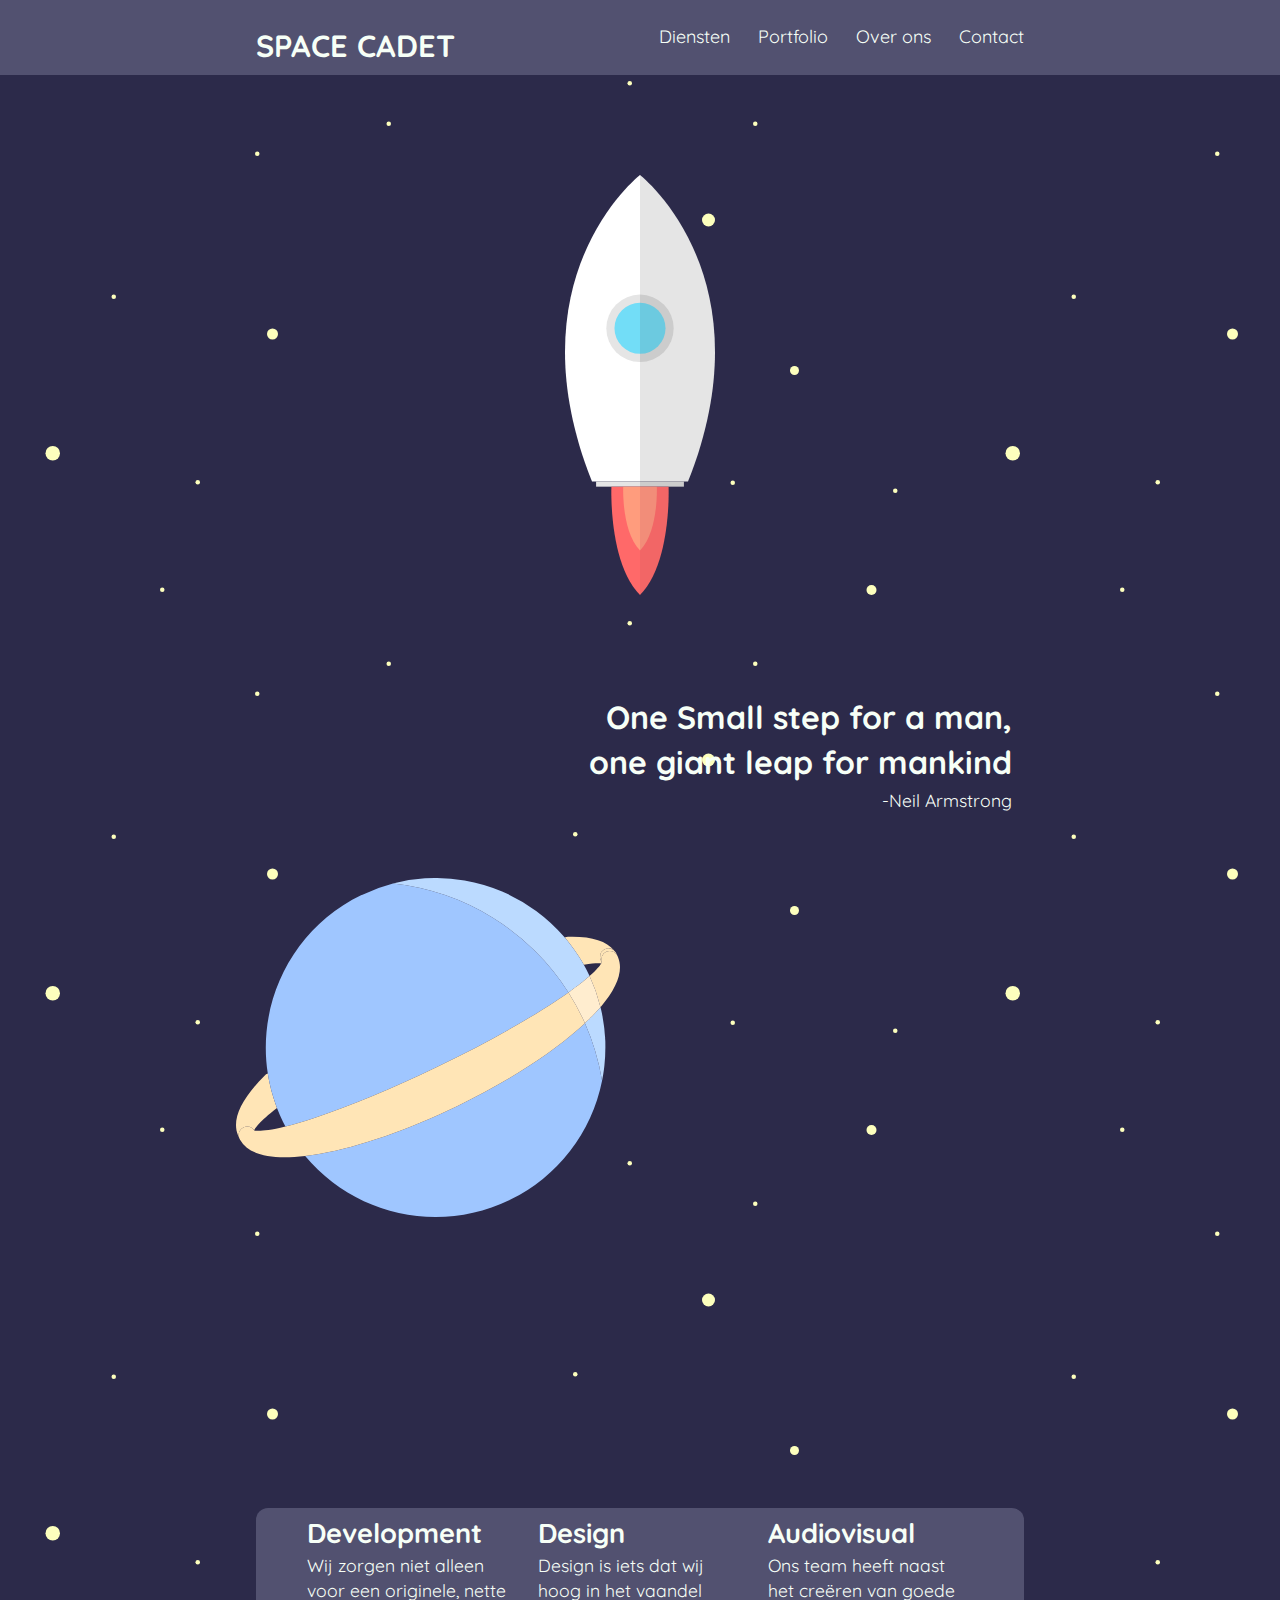
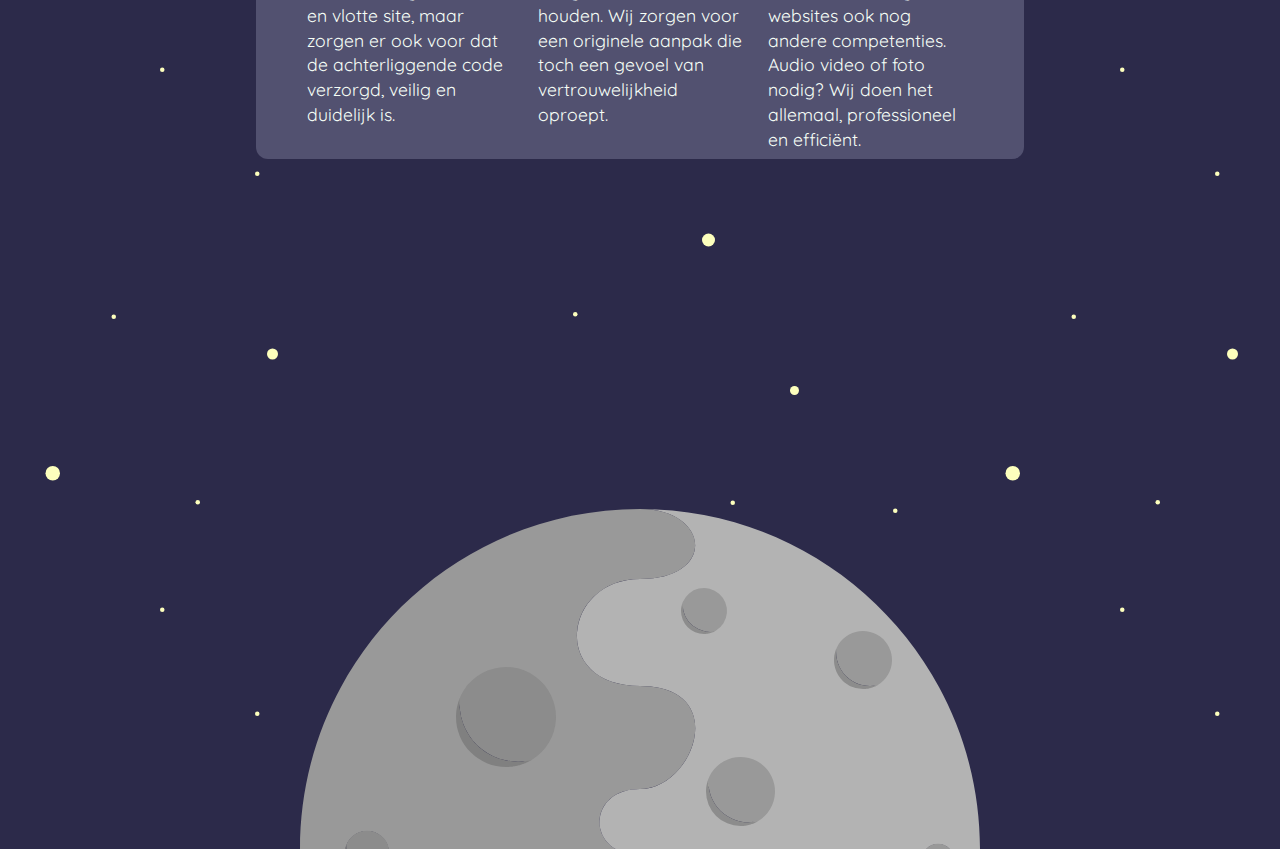
==== commit 42276f3a: "contact pagina :)" ====
--- a/index.html
+++ b/index.html
@@ -50,22 +50,22 @@
   <!-- Modernizr: feature detection -->
   <script src="vendor/modernizr/modernizr.min.js"></script>
 </head>
-<body>
+<body class="body">
 <div class="headerbar">
 
 </div>
 
   <header class="clear">
-    <h2>SPACE CADET</h2>
+    <h2><a href="#">SPACE CADET</a></h2>
 
     <i class="material-icons hamburger">menu</i>
     <i class="material-icons cross">close</i>
     <nav class="main-nav">
       <div class="nav-items">
-        <a href="#">Diensten</a>
-        <a href="#">Portfolio</a>
-        <a href="#">Over ons</a>
-        <a href="#">Contact</a>
+        <a href="diensten.html">Diensten</a>
+        <a href="portfolio.html">Portfolio</a>
+        <a href="about.html">Over ons</a>
+        <a href="contact.html">Contact</a>
       </div>
     </nav>
 
--- a/css/main.css
+++ b/css/main.css
@@ -1,4 +1,70 @@
 @import url("https://fonts.googleapis.com/css?family=Quicksand:400,700");
+.g__wrapper {
+  display: block;
+  margin: 0;
+  padding: 0; }
+
+.g__container {
+  /* wrapper heeft altijd 1 container */
+  display: block;
+  max-width: 1140px;
+  /* altijd 1140 px */
+  margin: 0 auto;
+  /* centreert */
+  padding: 0px 24px; }
+
+.g__row {
+  /* een container bevat meerdere rijen met dezelfde content */
+  display: block;
+  margin: 0px -24px;
+  padding: 0;
+  overflow: hidden; }
+
+.g__column {
+  position: relative;
+  float: left;
+  padding: 0 16px;
+  overflow: hidden; }
+
+.g__column-12 {
+  width: 100%; }
+
+.g__column-11 {
+  width: 91.6667%; }
+
+.g__column-10 {
+  width: 83.3333%; }
+
+.g__column-9 {
+  width: 75%; }
+
+.g__column-8 {
+  width: 66.6667%; }
+
+.g__column-7 {
+  width: 58.3333%; }
+
+.g__column-6 {
+  width: 50%; }
+
+.g__column-5 {
+  width: 41.6667%; }
+
+.g__column-4 {
+  width: 33.3333%; }
+
+.g__column-3 {
+  width: 25%; }
+
+.g__column-2 {
+  width: 16.6667%; }
+
+.g__column-1 {
+  width: 8.3333%; }
+
+@media only screen and (max-width: 1600px) {
+  .g__column-3 {
+    width: 50%; } }
 .material-icons {
   font-size: 36px;
   margin: 12px;
@@ -6,6 +72,9 @@
   line-height: 1.42;
   cursor: pointer; }
 
+@media only screen and (max-width: 768px) {
+  .material-icons {
+    font-size: 24px; } }
 * {
   box-sizing: border-box;
   margin: 0;
@@ -15,13 +84,12 @@
   overflow-x: hidden; }
 
 body {
-  width: 100vw;
   overflow-x: hidden;
   background-image: url("../assets/images/background.svg");
   background-size: 960px 540px; }
 
 main, header, footer {
-  width: 60vw;
+  width: 60%;
   margin: 0 auto;
   max-width: 1140px; }
 
@@ -78,15 +146,16 @@
     width: 25px; }
 
   .main-nav {
-    position: absolute;
-    width: 50vw;
-    height: 100vh;
+    position: fixed;
+    width: 100vw;
+    height: 100%;
     display: block;
     background: #525170;
     top: 0;
     left: 0;
     z-index: 2;
-    transform: translateX(-100vw); }
+    transform: translateX(-100vw);
+    margin-top: 75px; }
 
   .nav--isvisible {
     transform: translateX(0);
@@ -109,17 +178,15 @@
   .nav-items {
     display: flex;
     flex-direction: column;
-    margin-top: 50vw;
-    margin-left: 40%;
+    margin-top: 30vh;
+    margin-left: 45vw;
     align-items: flex-start; }
 
   .nav-items > a {
-    margin-left: 0;
-    margin-top: 5vh; } }
+    margin-top: 5vh;
+    text-align: left;
+    margin-left: 0; } }
 @media only screen and (max-width: 500px) {
-  .main-nav {
-    width: 75vw; }
-
   .cross--isvisible {
     margin-right: 36px; }
 
@@ -128,50 +195,58 @@
 
   header > h2 {
     margin-left: 12px; } }
-body, input, button, textarea {
+body {
   font-family: 'Quicksand', sans-serif;
-  font-size: 20px;
+  color: #F7FFF7; }
+
+p, input, button, textarea {
+  font-family: 'Quicksand', sans-serif;
+  font-size: 1.1em;
   font-weight: 400;
   line-height: 1.42;
   color: #F7FFF7; }
 
 h1 {
   font-family: 'Quicksand', sans-serif;
-  font-size: 36px;
+  font-size: 2em;
   font-weight: 700;
   line-height: 1.42; }
 
-h2, h3, h4, h5, h6 {
+h2 {
   font-family: 'Quicksand', sans-serif;
-  font-size: 24px;
+  font-size: 1.7em;
   font-weight: 700;
+  line-height: 1.42; }
+
+h3, h4, h5, h6 {
+  font-family: 'Quicksand', sans-serif;
+  font-size: 1.5em;
+  font-weight: 400;
   line-height: 1.42; }
 
 a {
   text-decoration: none;
   color: #F7FFF7;
   transition: 0.5s;
-  line-height: 1.42; }
+  line-height: 1.42;
+  font-size: 1.125em; }
 
 a:hover {
   color: #5DFDCB; }
 
 @media only screen and (max-width: 768px) {
   h1 {
-    font-size: 24px; }
-
-  h2, h3, h4, h5, h6, a {
-    font-size: 18px; }
-
-  body, input, textarea {
-    font-size: 14px; } }
+    font-size: 1.375em; }
+
+  h2 {
+    font-size: 1.3em; }
+
+  h3, h4, h5, h6, a {
+    font-size: 1.2em; }
+
+  body, input, button, textarea {
+    font-size: 0.75em; } }
 .column-container {
-  /*
-  display:flex;
-  justify-content: flex-start;
-  flex-wrap: wrap;
-  position:relative;
-  */
   background: #525170;
   border-radius: 12px;
   padding: 0 5%;
@@ -207,13 +282,13 @@
 .btn {
   display: block;
   width: 200px;
-  height: 75px;
+  height: 60px;
   margin: 12px 12px 12px 12px;
   background: none;
   border: 2px solid #5DFDCB;
-  border-radius: 75px;
+  border-radius: 12px;
   cursor: pointer;
-  font-size: 24px;
+  font-size: 1.250em;
   color: #F7FFF7;
   transition: 0.5s; }
 
@@ -229,24 +304,29 @@
 @keyframes button-hover {
   50% {
     transform: scale(0.9); } }
-form > input, input:focus, textarea, textarea:focus {
+form > input, textarea {
   border: none;
   border-style: none;
   border-radius: 10px;
-  width: 200px;
+  width: 95%;
   height: 50px;
   background: #525170;
   padding: 12px;
-  margin: 24px; }
-
-textarea, textarea:focus {
+  margin: 24px 2.5% 24px 2.5%; }
+
+textarea {
   resize: none;
-  width: 448px;
-  height: 448px; }
+  width: 95%;
+  margin: 24px 2.5% 24px 2.5%;
+  height: 344px; }
+
+textarea:focus, input:focus {
+  background: #5C5B7F;
+  outline: none; }
 
 .rocket {
   display: block;
-  margin: 50px auto;
+  margin: 100px auto;
   max-width: 150px;
   animation-name: rocket-lives;
   animation-duration: 4s;
@@ -274,10 +354,228 @@
   margin: 0 auto;
   display: block; }
 
+.employee_column {
+  margin-top: 50px; }
+
+.employee_column > h2 {
+  text-align: center; }
+
+.employeebox {
+  display: flex;
+  justify-content: center; }
+
+.employees {
+  max-width: 250px;
+  width: 93.5%;
+  min-width: 100px;
+  margin: 48px 6.5%; }
+
+.picture > img {
+  border-style: none;
+  border-radius: 50%;
+  opacity: 0.3;
+  transition: 0.5s;
+  max-width: 250px;
+  width: 100%;
+  min-width: 100px; }
+
+.pic__text {
+  text-align: center; }
+
+.picture > img:hover {
+  cursor: pointer;
+  transform: scale(1.1); }
+
+.active--pic > img {
+  opacity: 1; }
+
+.inactive--pic > img {
+  opacity: 0.3; }
+
+#map {
+  pointer-events: none;
+  float: right;
+  margin: 24px 0;
+  height: 400px;
+  width: 60%;
+  border-style: none;
+  border-radius: 12px;
+  -webkit-transform: translate3d(0px, 0px, 0px);
+  -webkit-mask-image: -webkit-radial-gradient(white, black); }
+
+@media only screen and (max-width: 1500px) {
+  #map {
+    width: 100%; } }
+@media only screen and (max-width: 500px) {
+  .employees {
+    margin: 5%;
+    width: 95%; } }
+.abt__box {
+  margin-top: 75px; }
+
+.abt__box0 {
+  margin: 0 auto 75px auto; }
+
+.abt__box1 {
+  float: left;
+  width: 35%; }
+
+.abt__info {
+  display: flex;
+  flex-direction: row;
+  justify-content: flex-start;
+  align-items: baseline; }
+
+@media only screen and (max-width: 1500px) {
+  .abt__box1 {
+    width: 100%; } }
+.former {
+  margin: 75px auto; }
+
+.former h2 {
+  text-align: center;
+  margin-bottom: 48px; }
+
+.former p {
+  text-align: center; }
+
+.formbox {
+  float: right;
+  width: 50%; }
+
+.formbox1 {
+  float: right;
+  width: 50%; }
+
+@media only screen and (max-width: 975px) {
+  .formbox {
+    width: 100%; }
+
+  .formbox1 {
+    width: 100%; } }
+.card__container {
+  display: flex;
+  justify-content: flex-start;
+  flex-wrap: wrap; }
+
+.p__card > img {
+  border-top-left-radius: 12px;
+  border-top-right-radius: 12px; }
+
+.p__card {
+  display: block;
+  background: #525170;
+  width: 250px;
+  border-style: none;
+  border-radius: 12px;
+  float: left;
+  margin: 12px;
+  height: 362px; }
+
+.p__card__text {
+  padding: 0 12px 12px 12px;
+  display: flex;
+  flex-direction: column;
+  align-items: baseline;
+  flex-wrap: wrap;
+  overflow: hidden; }
+
+.p__card__text p {
+  float: right; }
+
+.d__card {
+  display: flex;
+  flex-direction: row;
+  justify-content: flex-start;
+  transition: transform .5s;
+  margin: 12px; }
+
+.d__card__text {
+  background: #525170;
+  width: 330px;
+  height: 400px;
+  border-style: none;
+  border-radius: 12px 0 0 12px;
+  overflow: hidden;
+  padding: 24px; }
+
+.d__card__text::after {
+  padding-bottom: 24px; }
+
+.d__card__picture > img {
+  border-style: none;
+  border-radius: 0 12px 12px 0; }
+
+.first-img {
+  border-top-left-radius: 12px;
+  border-top-right-radius: 12px; }
+
+.long__card {
+  display: block;
+  background: #525170;
+  width: 400px;
+  border-style: none;
+  border-radius: 12px;
+  float: left;
+  margin: 12px; }
+
+.long__card img {
+  width: 100%; }
+
+.long__card__text {
+  padding: 0 12px 12px 12px;
+  display: flex;
+  flex-direction: column;
+  align-items: baseline;
+  flex-wrap: wrap;
+  overflow: hidden;
+  white-space: nowrap;
+  margin: 12px; }
+
+.long__card__text p {
+  float: right; }
+
+.s__bubble {
+  font-size: 1.1em;
+  line-height: 1.42;
+  margin: 0 auto 75px auto;
+  display: flex;
+  align-items: center;
+  width: 75%;
+  background: #525170;
+  -webkit-border-radius: 12px;
+  -moz-border-radius: 12px;
+  border-radius: 12px;
+  padding: 12px 12%; }
+
+.pic__text > h3 {
+  margin-top: 24px; }
+
+@media only screen and (max-width: 768px) {
+  .s__bubble {
+    width: 100%; } }
+.portfolio-container {
+  border-radius: 12px;
+  padding: 0 5%;
+  margin: 350px auto;
+  text-align: center; }
+
+.portfolio-item {
+  background: #525170;
+  padding: 20px 0 20px 0;
+  border-radius: 12px;
+  margin: 0 19px; }
+
+.portfolio-item img {
+  width: 100%; }
+
+.portfolio-item p, .portfolio-item h2 {
+  padding: 12px; }
+
 .quote {
   margin-right: 10px; }
 
-.quote h1, p {
+.quote h1, .quote p {
   text-align: right;
   margin: 2px; }
 
@@ -285,9 +583,6 @@
   .moon {
     width: 50vw; } }
 @media only screen and (max-width: 768px) {
-  .column-container {
-    flex-direction: column; }
-
   .column-3 {
     width: 100%; }
 
